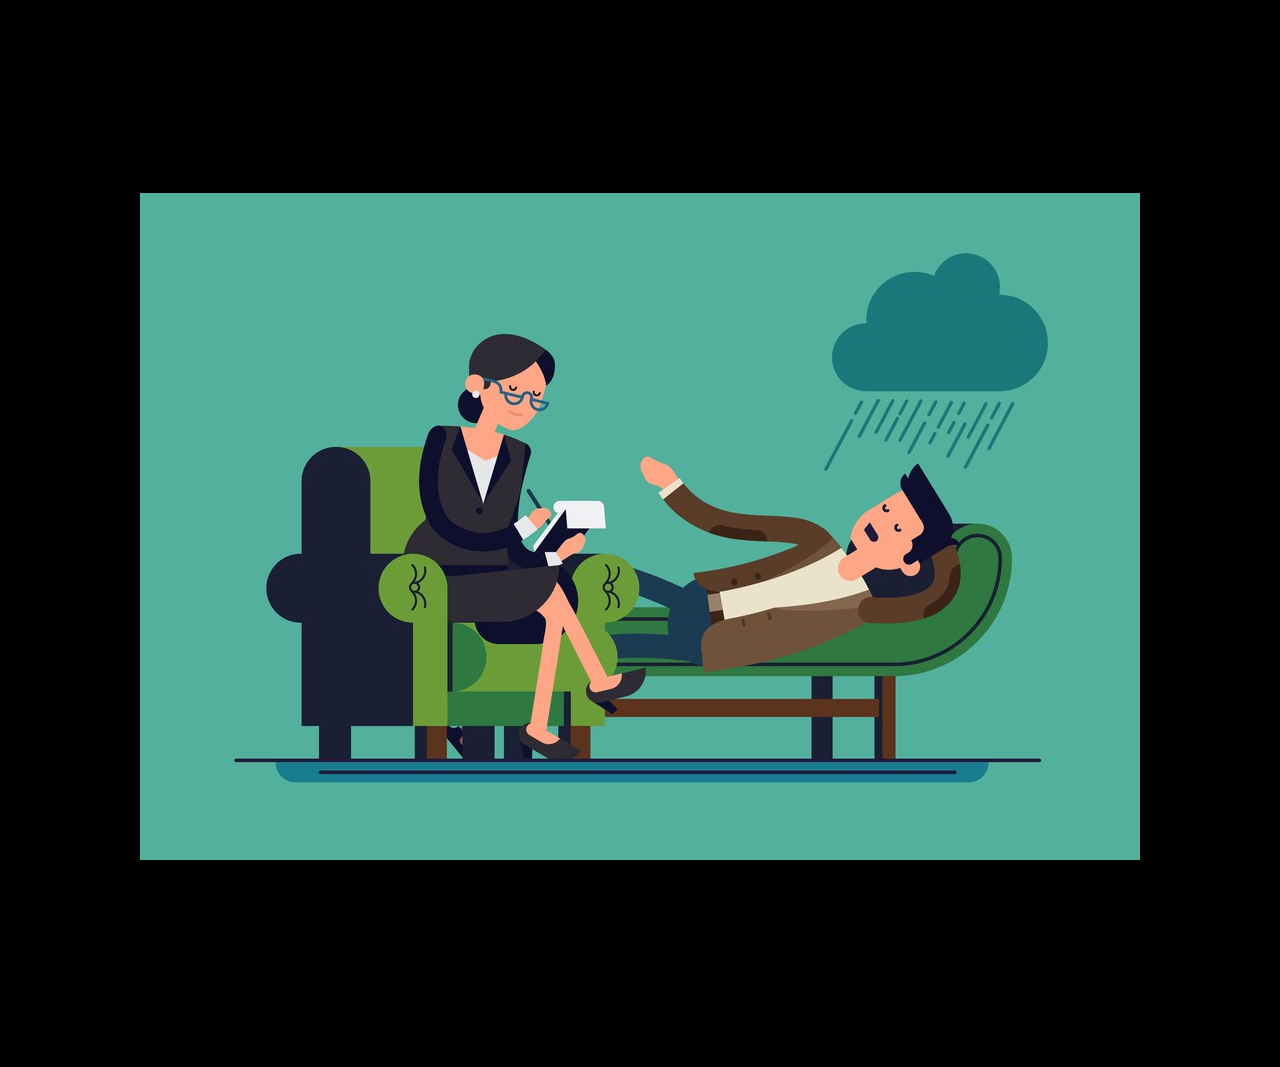
==== pagina.html @ de2ac5e5 "Create pagina.html" ====
<!DOCTYPE html>
<html lang="pt" dir="ltr">
<head>
    <meta charset='utf-8'>
    <title>atendimento piscicolgico</title>
    <!---
Esse título é o que vai aparecer na aba da página
--->
    <link rel="stylesheet" href="style.css">
  
</head>
 <body>
    <h1>atendimento piscicolgico </h1>
   
  <!---
O tÍTULO h1 É O TÍTULO PRINCIPAL DO SEU SITE 
--->
   
    <img id = "piscicologo"  src="psicologo20200414080836.jpg">
   
   <!---
Para colocar uma imagem;
-  precisa adicionar ela como arquivo no github,
- criar um identificador para ela id="nomedaimagem"
- usar src para busca da imagem -> src="NOMEDOARQUIVO.JPG"
--->
   
    <h2>ajuda o proximo</h2>
    
    <p>como funciona: esse site funcina para ajuda as pessoas que estao passando por problemas ou estao em uma fase
     dificl onde elas entram no site anonimamente ou publicamente para comversa.</p>

    <p> Nossa missão é: ajudar as pessoas dando conselhos e ajudando a resolver seus problemas anonimamente </p>

     <p>objetivo: o obetivo é ajudar e aconselhar pessoas com dificuldades, e com esse site voce pode ultilizar offline e online a todo momento.</p>
     
     <p> Site desenvolvido por: andrey emilyt juliene  </p>
    
 </body>
</html>
---- style.css ----
body{
    text-align: center;
    background-color: #000000;

}
#Id
<!---
PARA CRIAR A ID USA #NOME DE IDENTIFICAÇÃO DA IMAGEM
---> piscicologia

{
    width: 100%;
  <!---
quando utilizamos width : 100% deixamos a imagem escolhida com 100% de largura da tela, independente do tamanho da tela
--->
}

h1{
  height: 150px;
  <!---
define a altura do título principal
--->
    color:preto #C308A7;
        
  <!---
define a cor do título principal
--->
  background-color:cinza  #EDC100;
 <!---
define a cor de fundo do título principal
--->
  font-size:roxo 80px;
   <!---
define a altura do título principal
--->
  font-style:preto italic;
 
}
h2{
    Color:roxo   #D02C0F
 <!---
define a cor do segundo título
--->
}
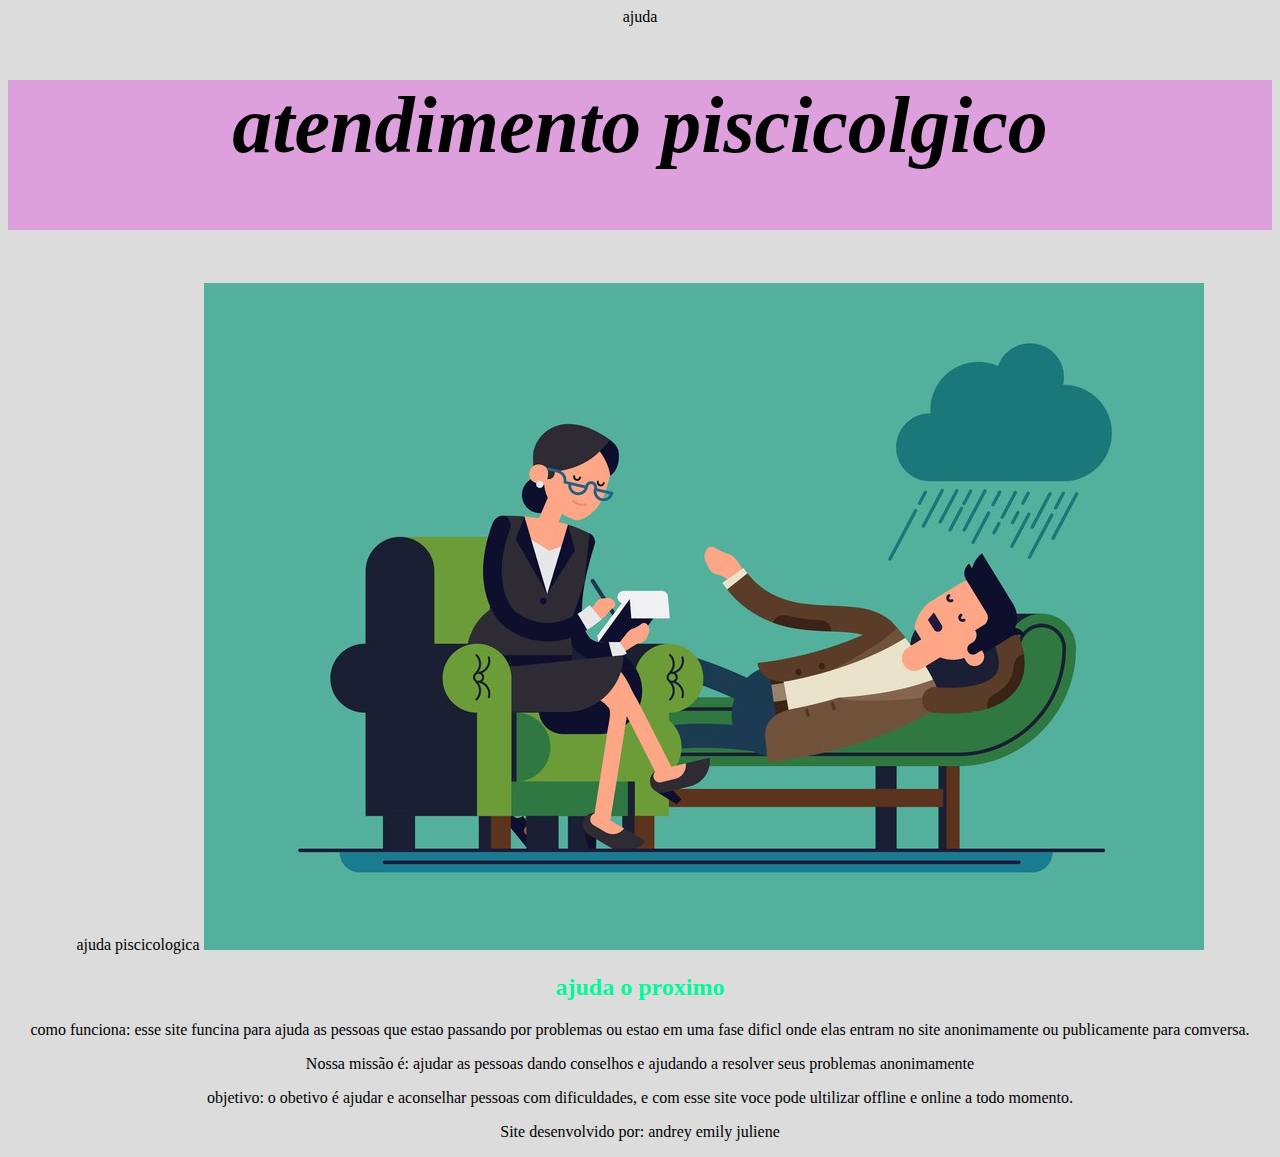
==== commit f1a70787: "Update pagina.html" ====
--- a/pagina.html
+++ b/pagina.html
@@ -5,7 +5,7 @@
     <title>atendimento piscicolgico</title>
     <!---
 Esse título é o que vai aparecer na aba da página
---->
+---> ajuda
     <link rel="stylesheet" href="style.css">
   
 </head>
@@ -14,7 +14,7 @@
    
   <!---
 O tÍTULO h1 É O TÍTULO PRINCIPAL DO SEU SITE 
---->
+---> ajuda piscicologica
    
     <img id = "piscicologo"  src="psicologo20200414080836.jpg">
    
@@ -34,7 +34,7 @@
 
      <p>objetivo: o obetivo é ajudar e aconselhar pessoas com dificuldades, e com esse site voce pode ultilizar offline e online a todo momento.</p>
      
-     <p> Site desenvolvido por: andrey emilyt juliene  </p>
+     <p> Site desenvolvido por: andrey emily juliene  </p>
     
  </body>
 </html>
--- a/style.css
+++ b/style.css
@@ -1,44 +1,31 @@
-body{
+    body{
     text-align: center;
-    background-color: #000000;
+    background-color: #DCDCDC;
 
 }
-#Id
-<!---
-PARA CRIAR A ID USA #NOME DE IDENTIFICAÇÃO DA IMAGEM
----> piscicologia
+#imagemprincipal
+
 
 {
-    width: 100%;
-  <!---
-quando utilizamos width : 100% deixamos a imagem escolhida com 100% de largura da tela, independente do tamanho da tela
---->
+    width: 50%;
+ 
 }
 
 h1{
   height: 150px;
-  <!---
-define a altura do título principal
---->
-    color:preto #C308A7;
-        
-  <!---
-define a cor do título principal
---->
-  background-color:cinza  #EDC100;
- <!---
-define a cor de fundo do título principal
---->
-  font-size:roxo 80px;
-   <!---
-define a altura do título principal
---->
-  font-style:preto italic;
+ 
+   color:#000000;
+ 
+  background-color: #DDA0DD;	
+	
+  font-size:80px;
+ 
+  font-style:italic;
+
  
 }
 h2{
-    Color:roxo   #D02C0F
- <!---
-define a cor do segundo título
---->
+    Color:#00FA9A;
 }
+        
+ 
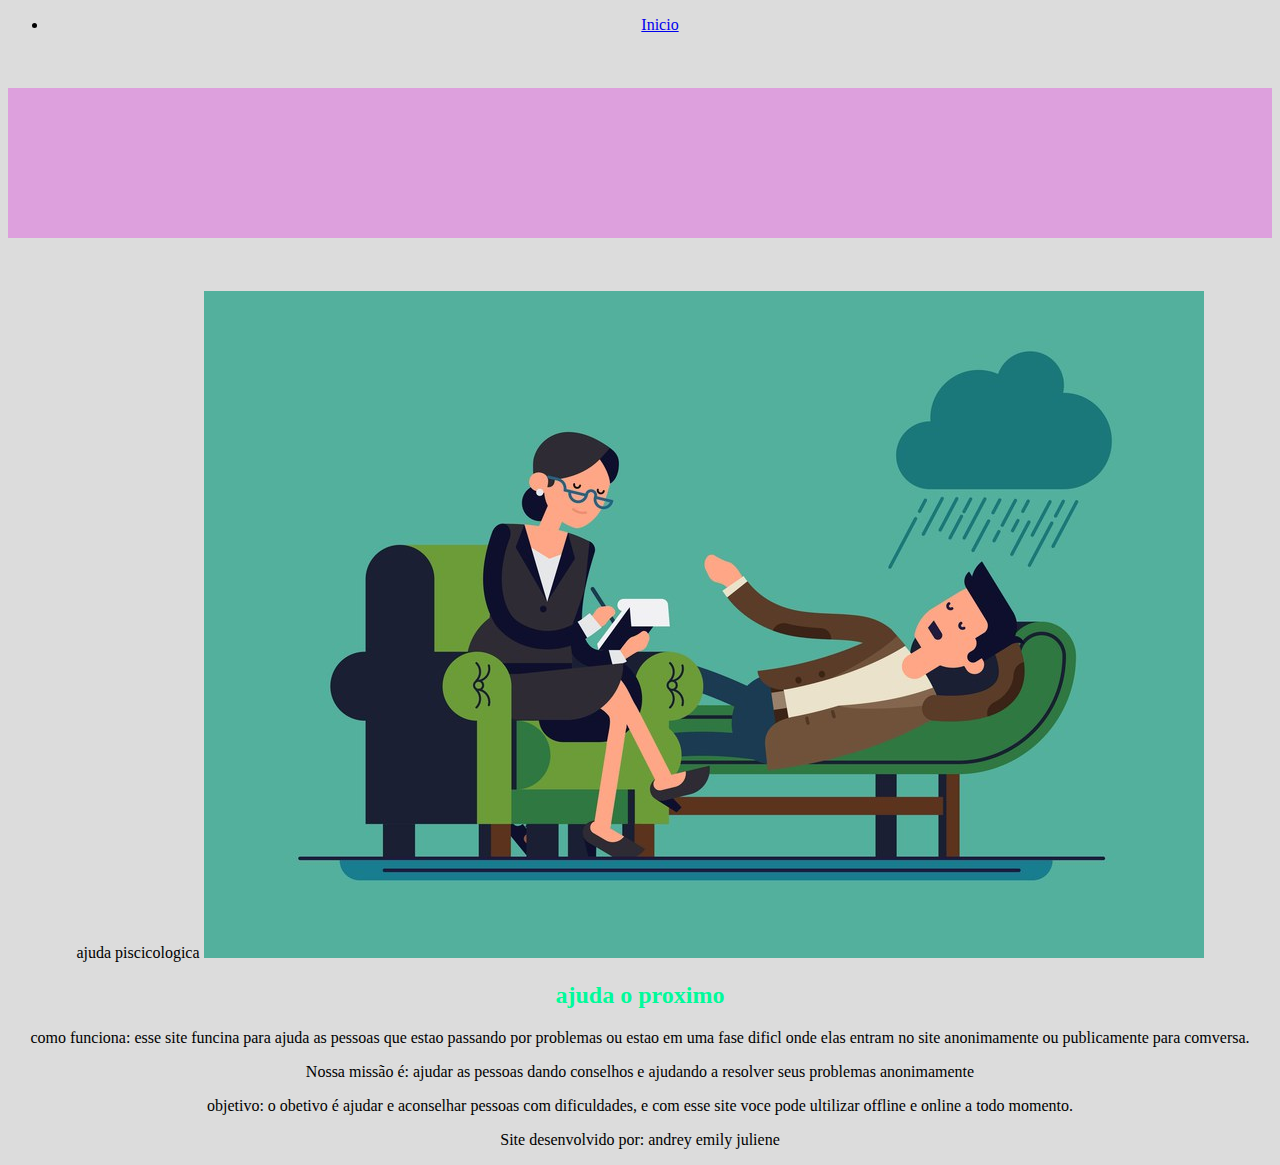
==== commit ab5a1ed1: "a" ====
--- a/pagina.html
+++ b/pagina.html
@@ -5,12 +5,20 @@
     <title>atendimento piscicolgico</title>
     <!---
 Esse título é o que vai aparecer na aba da página
----> ajuda
+---> 
     <link rel="stylesheet" href="style.css">
   
 </head>
  <body>
-    <h1>atendimento piscicolgico </h1>
+   <header>
+    <nav>
+        <ul>
+            <li> <a href="index.html"> Inicio </a></li>
+            
+        </ul>
+    </nav>
+   </header>
+    <h1> </h1>
    
   <!---
 O tÍTULO h1 É O TÍTULO PRINCIPAL DO SEU SITE 
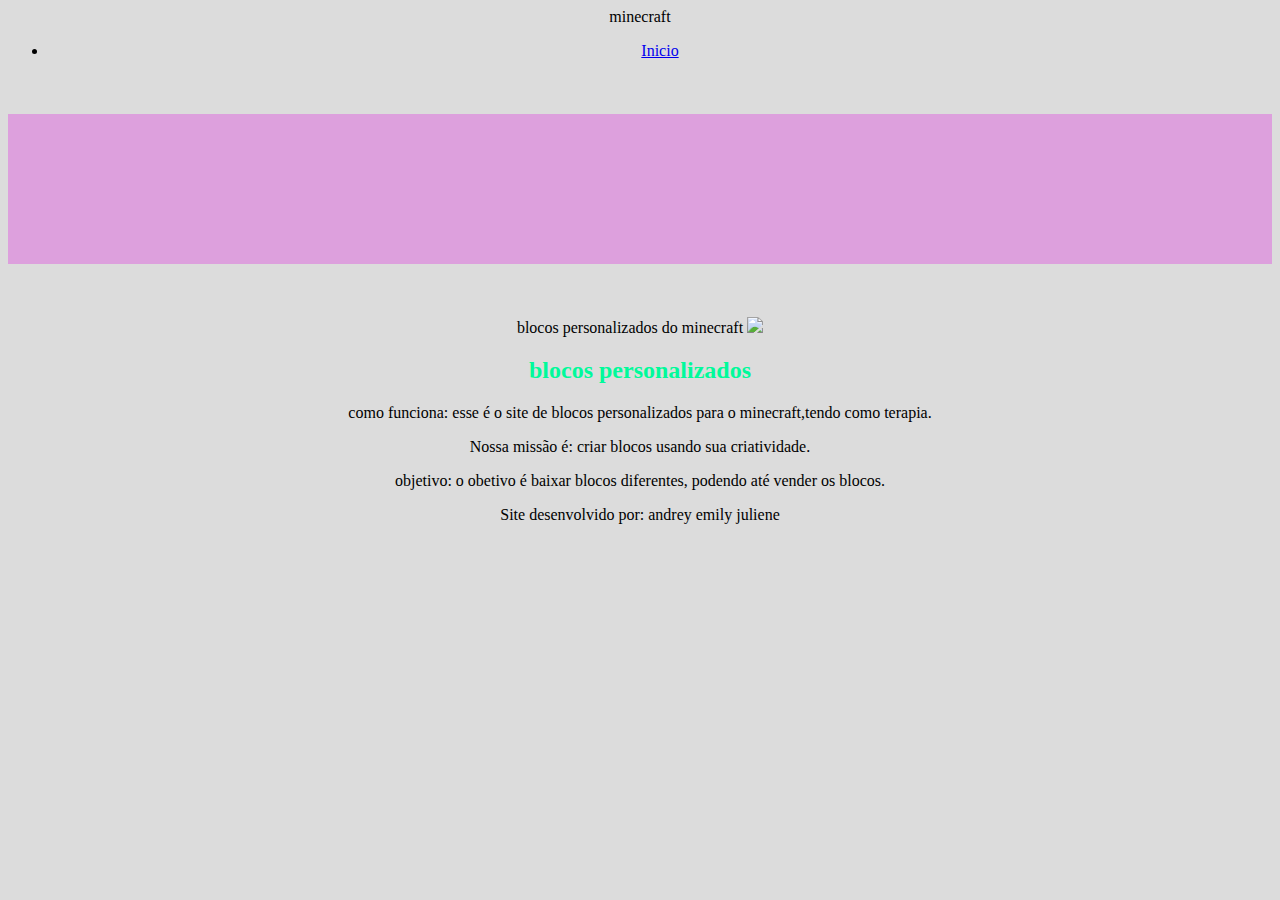
==== commit 770f064d: "b" ====
--- a/pagina.html
+++ b/pagina.html
@@ -5,7 +5,7 @@
     <title>atendimento piscicolgico</title>
     <!---
 Esse título é o que vai aparecer na aba da página
----> 
+--->  minecraft
     <link rel="stylesheet" href="style.css">
   
 </head>
@@ -22,9 +22,9 @@
    
   <!---
 O tÍTULO h1 É O TÍTULO PRINCIPAL DO SEU SITE 
----> ajuda piscicologica
+---> blocos personalizados do minecraft
    
-    <img id = "piscicologo"  src="psicologo20200414080836.jpg">
+    <img id = "minecraft"  src="https://i1.wp.com/images.gameswfu.net/usuario-do-minecraft-esta-adicionando-1-000-novos-blocos-ao-jogo-6287741640f17.jpeg">
    
    <!---
 Para colocar uma imagem;
@@ -33,14 +33,13 @@
 - usar src para busca da imagem -> src="NOMEDOARQUIVO.JPG"
 --->
    
-    <h2>ajuda o proximo</h2>
+    <h2>blocos personalizados</h2>
     
-    <p>como funciona: esse site funcina para ajuda as pessoas que estao passando por problemas ou estao em uma fase
-     dificl onde elas entram no site anonimamente ou publicamente para comversa.</p>
+    <p>como funciona: esse é o site de blocos personalizados para o minecraft,tendo como terapia.</p>
 
-    <p> Nossa missão é: ajudar as pessoas dando conselhos e ajudando a resolver seus problemas anonimamente </p>
+    <p> Nossa missão é: criar  blocos usando sua criatividade.</p>
 
-     <p>objetivo: o obetivo é ajudar e aconselhar pessoas com dificuldades, e com esse site voce pode ultilizar offline e online a todo momento.</p>
+     <p>objetivo: o obetivo é baixar blocos diferentes, podendo até vender os blocos.</p>
      
      <p> Site desenvolvido por: andrey emily juliene  </p>
     
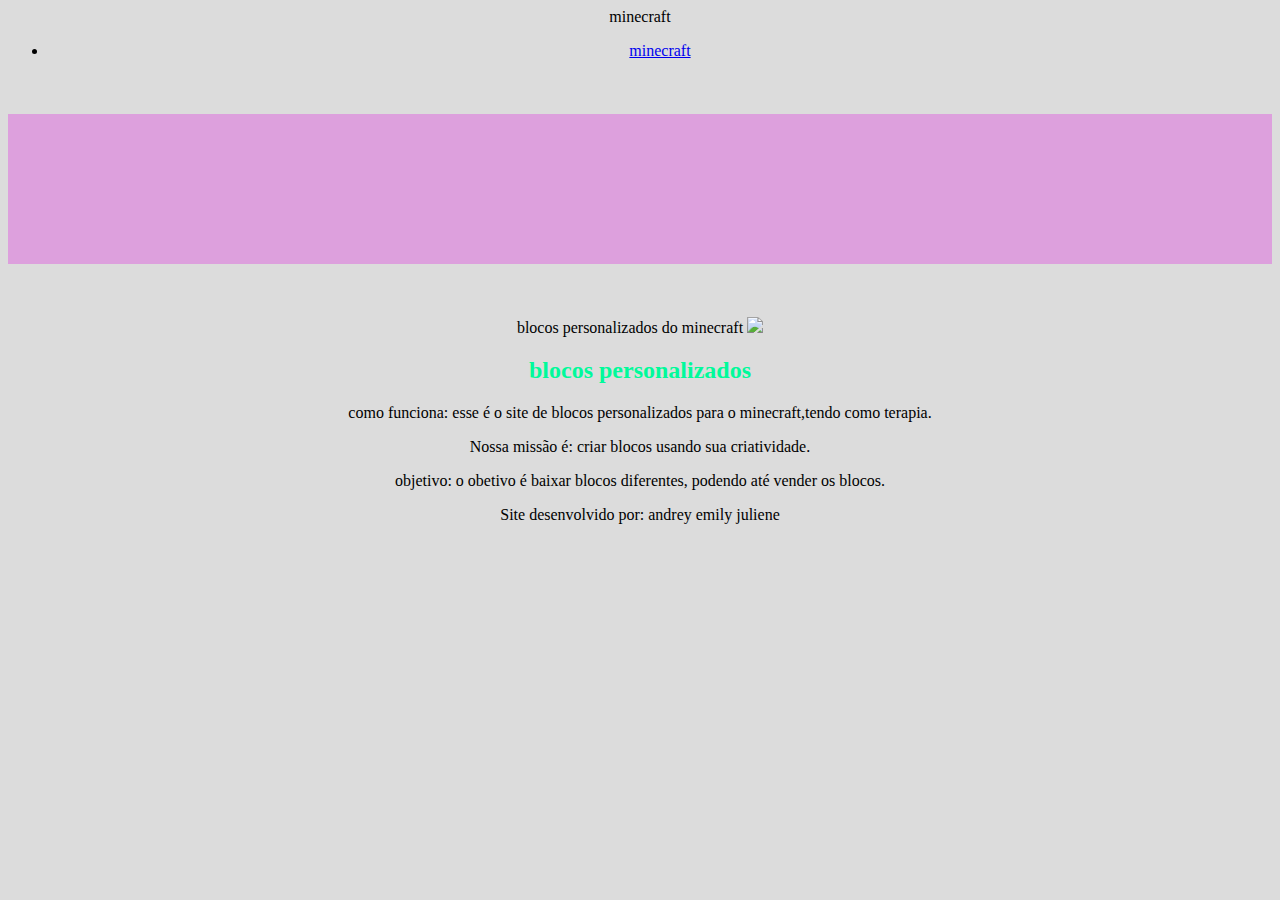
==== commit a2935004: "Update pagina.html" ====
--- a/pagina.html
+++ b/pagina.html
@@ -2,7 +2,7 @@
 <html lang="pt" dir="ltr">
 <head>
     <meta charset='utf-8'>
-    <title>atendimento piscicolgico</title>
+    <title>personalize seu bloco</title>
     <!---
 Esse título é o que vai aparecer na aba da página
 --->  minecraft
@@ -13,7 +13,7 @@
    <header>
     <nav>
         <ul>
-            <li> <a href="index.html"> Inicio </a></li>
+            <li> <a href="pagina.html"> minecraft </a></li>
             
         </ul>
     </nav>
